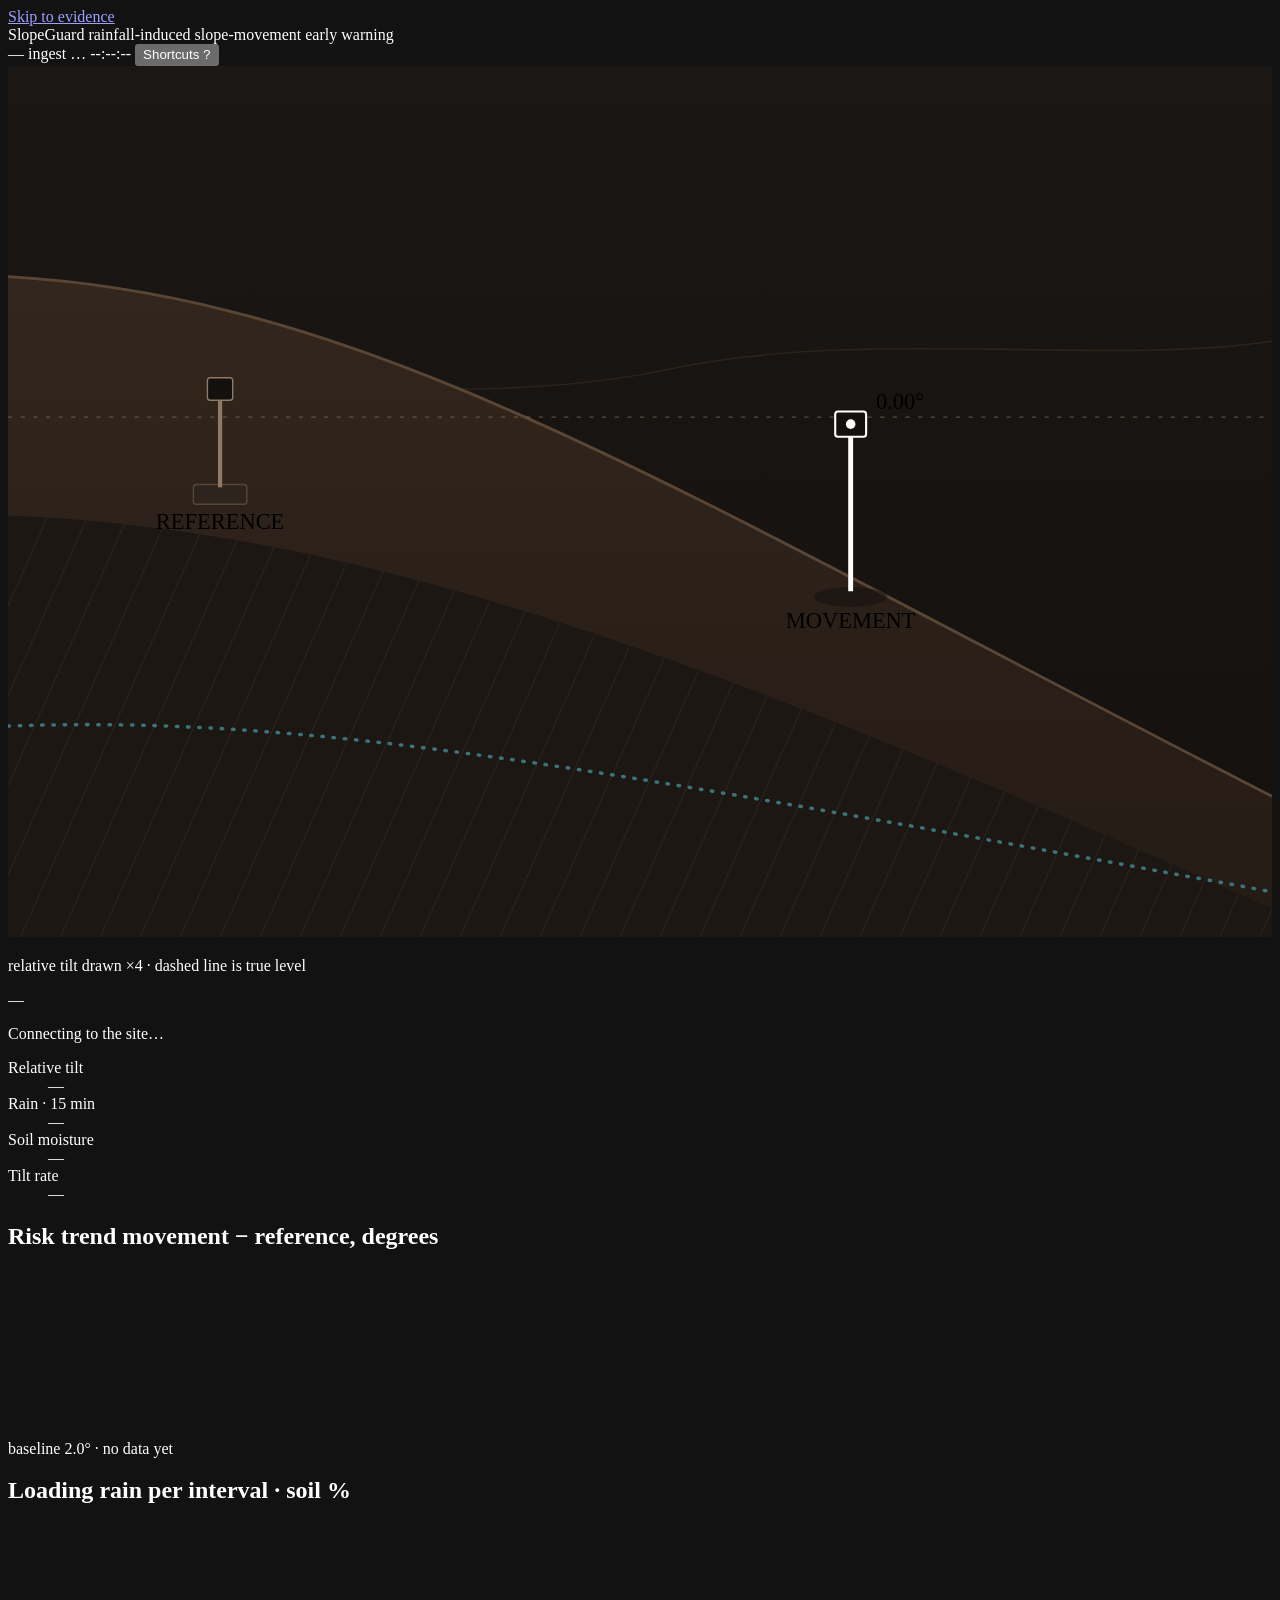
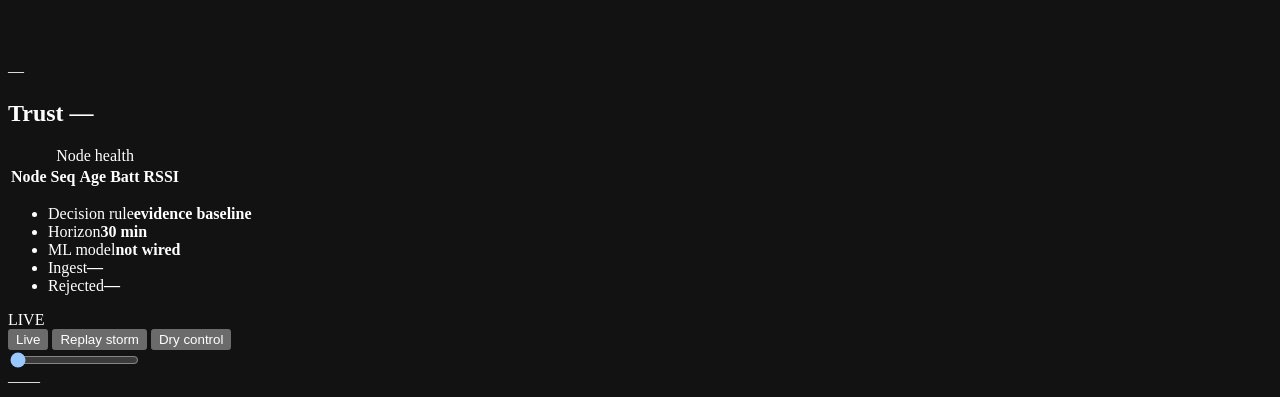
==== web/index.html @ d6b8331f "[init] First Upload" ====
<!doctype html>
<html lang="en">
<head>
<meta charset="utf-8">
<meta name="viewport" content="width=device-width, initial-scale=1">
<meta name="color-scheme" content="dark">
<title>SlopeGuard — slope movement watch</title>
<link rel="icon" href="/favicon.svg" type="image/svg+xml">
<link rel="stylesheet" href="/style.css">
</head>
<body data-state="LOADING">

<a class="skip" href="#evidence">Skip to evidence</a>

<header class="bar">
  <div class="brand">
    <span class="brand-mark">SlopeGuard</span>
    <span class="brand-sub">rainfall-induced slope-movement early warning</span>
  </div>
  <div class="bar-meta">
    <span id="site" class="chip mono">—</span>
    <span class="ingest"><i id="ingest-dot" class="dot" aria-hidden="true"></i><span id="ingest-text">ingest …</span></span>
    <time id="clock" class="mono">--:--:--</time>
    <button id="help-btn" class="ghost" aria-haspopup="dialog">Shortcuts <kbd>?</kbd></button>
  </div>
</header>

<main class="shell">

  <section class="scene" aria-labelledby="state-word">
    <svg id="slope" viewBox="0 0 900 620" preserveAspectRatio="xMidYMid slice" role="img" aria-labelledby="slope-title slope-desc">
      <title id="slope-title">Site cross-section</title>
      <desc id="slope-desc">A soil slope over bedrock. The movement node stands in the soil, the reference node on bedrock. Both masts tilt with their measured angle; rain and the water table follow the telemetry.</desc>
      <defs>
        <linearGradient id="sky" x1="0" y1="0" x2="0" y2="1">
          <stop offset="0" stop-color="#1b1714"/>
          <stop offset="1" stop-color="#13100e"/>
        </linearGradient>
        <linearGradient id="soil" x1="0" y1="0" x2="0" y2="1">
          <stop offset="0" stop-color="#33261c"/>
          <stop offset="1" stop-color="#241b15"/>
        </linearGradient>
        <pattern id="rock" width="26" height="26" patternUnits="userSpaceOnUse" patternTransform="rotate(24)">
          <line x1="0" y1="0" x2="0" y2="26" stroke="#3b2f26" stroke-width="1"/>
        </pattern>
        <radialGradient id="glow" cx="0.5" cy="0.5" r="0.5">
          <stop offset="0" stop-color="currentColor" stop-opacity="0.55"/>
          <stop offset="1" stop-color="currentColor" stop-opacity="0"/>
        </radialGradient>
      </defs>

      <rect width="900" height="620" fill="url(#sky)"/>

      <!-- distant ridge: terrain depth, not content -->
      <path d="M0 252 C 180 214 330 246 470 216 C 610 186 780 214 900 196 L900 260 L0 300 Z" fill="#191511" opacity="0.9"/>
      <path d="M0 252 C 180 214 330 246 470 216 C 610 186 780 214 900 196" fill="none" stroke="#2d241c" stroke-width="1"/>

      <!-- slope body -->
      <path d="M0 150 C 260 165 470 300 900 520 L900 620 L0 620 Z" fill="url(#soil)"/>
      <path d="M0 320 C 260 330 520 430 900 600 L900 620 L0 620 Z" fill="#1c1713"/>
      <path d="M0 320 C 260 330 520 430 900 600 L900 620 L0 620 Z" fill="url(#rock)" opacity="0.7"/>
      <path d="M0 150 C 260 165 470 300 900 520" fill="none" stroke="#5a4635" stroke-width="2"/>

      <!-- water table -->
      <path id="water" d="M0 470 C 220 462 420 500 900 588" fill="none" stroke="#3f7e86" stroke-width="2.5" stroke-dasharray="1 7" stroke-linecap="round" opacity="0.9"/>

      <!-- rain -->
      <g id="rain" class="rain" aria-hidden="true"></g>

      <!-- true level through the sensor heads -->
      <line class="level" x1="0" y1="250" x2="900" y2="250" stroke="#8d7a67" stroke-width="1" stroke-dasharray="3 6" opacity="0.55"/>

      <!-- reference node on bedrock -->
      <g id="mast-ref">
        <rect x="132" y="298" width="38" height="14" rx="2" fill="#2c241d" stroke="#5a4635"/>
        <g class="mast" id="ref-mast">
          <line x1="151" y1="300" x2="151" y2="236" stroke="#8d7a67" stroke-width="3"/>
          <rect x="142" y="222" width="18" height="16" rx="2" fill="#13100e" stroke="#8d7a67"/>
        </g>
        <text x="151" y="330" class="svg-label" text-anchor="middle">REFERENCE</text>
      </g>

      <!-- movement node in the soil -->
      <g id="mast-move">
        <ellipse cx="600" cy="378" rx="26" ry="7" fill="#13100e" opacity="0.55"/>
        <g class="mast" id="move-mast">
          <line x1="600" y1="374" x2="600" y2="262" stroke="currentColor" stroke-width="3.5"/>
          <rect x="589" y="246" width="22" height="18" rx="2" fill="#13100e" stroke="currentColor" stroke-width="1.5"/>
          <circle id="move-led" cx="600" cy="255" r="3.4" fill="currentColor"/>
          <circle id="move-glow" cx="600" cy="255" r="16" fill="url(#glow)" opacity="0.0"/>
        </g>
        <path id="angle-arc" d="" fill="none" stroke="#8d7a67" stroke-width="1" opacity="0.6"/>
        <text x="618" y="244" class="svg-label mono" id="move-angle">0.00°</text>
        <text x="600" y="400" class="svg-label" text-anchor="middle">MOVEMENT</text>
      </g>

      <!-- displacement hint -->
      <g id="ghost" opacity="0">
        <path d="M600 262 C 660 262 700 300 720 340" fill="none" stroke="currentColor" stroke-width="1" stroke-dasharray="2 5"/>
      </g>

    </svg>

    <p class="scene-note">relative tilt drawn ×4 · dashed line is true level</p>
    <p id="stale" class="stale" role="status" hidden></p>

    <div class="verdict">
      <p id="state-word" class="state">—</p>
      <p id="sentence" class="sentence" aria-live="polite">Connecting to the site…</p>
      <ul id="reasons" class="reasons" aria-label="Reason codes"></ul>
    </div>

    <dl class="gauges">
      <div><dt>Relative tilt</dt><dd id="g-rel" class="mono">—</dd></div>
      <div><dt>Rain · 15 min</dt><dd id="g-rain" class="mono">—</dd></div>
      <div><dt>Soil moisture</dt><dd id="g-soil" class="mono">—</dd></div>
      <div><dt>Tilt rate</dt><dd id="g-rate" class="mono">—</dd></div>
    </dl>
  </section>

  <aside class="rail">
    <section class="block" id="evidence" tabindex="-1">
      <h2>Risk trend <span class="hsub">movement − reference, degrees</span></h2>
      <canvas id="chart-tilt" height="150" aria-label="Relative tilt over time with the 2 degree baseline"></canvas>
      <p class="chart-note" id="tilt-note">baseline 2.0° · no data yet</p>
    </section>

    <section class="block">
      <h2>Loading <span class="hsub">rain per interval · soil %</span></h2>
      <canvas id="chart-load" height="118" aria-label="Rainfall bars and soil moisture over time"></canvas>
      <p class="chart-note" id="load-note">—</p>
    </section>

    <section class="block trust">
      <h2>Trust <span class="hsub" id="quality">—</span></h2>
      <table class="nodes">
        <caption class="sr-only">Node health</caption>
        <thead>
          <tr><th scope="col">Node</th><th scope="col">Seq</th><th scope="col">Age</th><th scope="col">Batt</th><th scope="col">RSSI</th></tr>
        </thead>
        <tbody id="nodes"></tbody>
      </table>
      <ul class="facts">
        <li><span>Decision rule</span><b id="fact-rule">evidence baseline</b></li>
        <li><span>Horizon</span><b>30 min</b></li>
        <li><span>ML model</span><b id="fact-model">not wired</b></li>
        <li><span>Ingest</span><b id="fact-ingest">—</b></li>
        <li><span>Rejected</span><b id="fact-rejects">—</b></li>
      </ul>
    </section>
    <p id="source-note" class="source-note" hidden></p>
  </aside>

  <footer class="strip">
    <div class="strip-head">
      <span class="strip-label mono" id="cursor-label">LIVE</span>
      <div class="strip-actions">
        <button id="live-btn" class="ghost" type="button">Live</button>
        <button id="storm-btn" class="primary" type="button">Replay storm</button>
        <button id="dry-btn" class="ghost" type="button">Dry control</button>
      </div>
    </div>
    <div class="scrub-wrap">
      <input id="scrub" type="range" min="0" max="0" value="0" step="1" aria-label="Time cursor, drag to inspect a moment">
      <div class="marks" aria-hidden="true">
        <i id="mark-rain" class="mark mark-rain" hidden></i>
        <i id="mark-tilt" class="mark mark-tilt" hidden></i>
      </div>
    </div>
    <div class="strip-scale mono"><span id="t-start">—</span><span id="t-end">—</span></div>
  </footer>
</main>

<div id="toast" class="toast" role="status" aria-live="polite"></div>

<dialog id="help" class="help">
  <h2>Controls</h2>
  <dl>
    <div><dt><kbd>R</kbd></dt><dd>Replay the synthetic storm through the live receiver (needs a clean database to change anything)</dd></div>
    <div><dt><kbd>D</kbd></dt><dd>Replay the calm control fixture recorded 25 minutes after the storm</dd></div>
    <div><dt><kbd>L</kbd></dt><dd>Return the cursor to live</dd></div>
    <div><dt><kbd>←</kbd> <kbd>→</kbd></dt><dd>Step through the recording</dd></div>
    <div><dt><kbd>?</kbd></dt><dd>Open or close this panel</dd></div>
  </dl>
  <p class="help-note">The verdict is an evidence baseline, not a trained model score. Synthetic fixtures are labelled; do not cite them as field results.</p>
  <button id="help-close" class="ghost" type="button">Close</button>
</dialog>

<noscript><p class="noscript">This dashboard needs JavaScript. The API is still readable at <code>/api/data</code>.</p></noscript>
<script src="/app.js" type="module"></script>
</body>
</html>
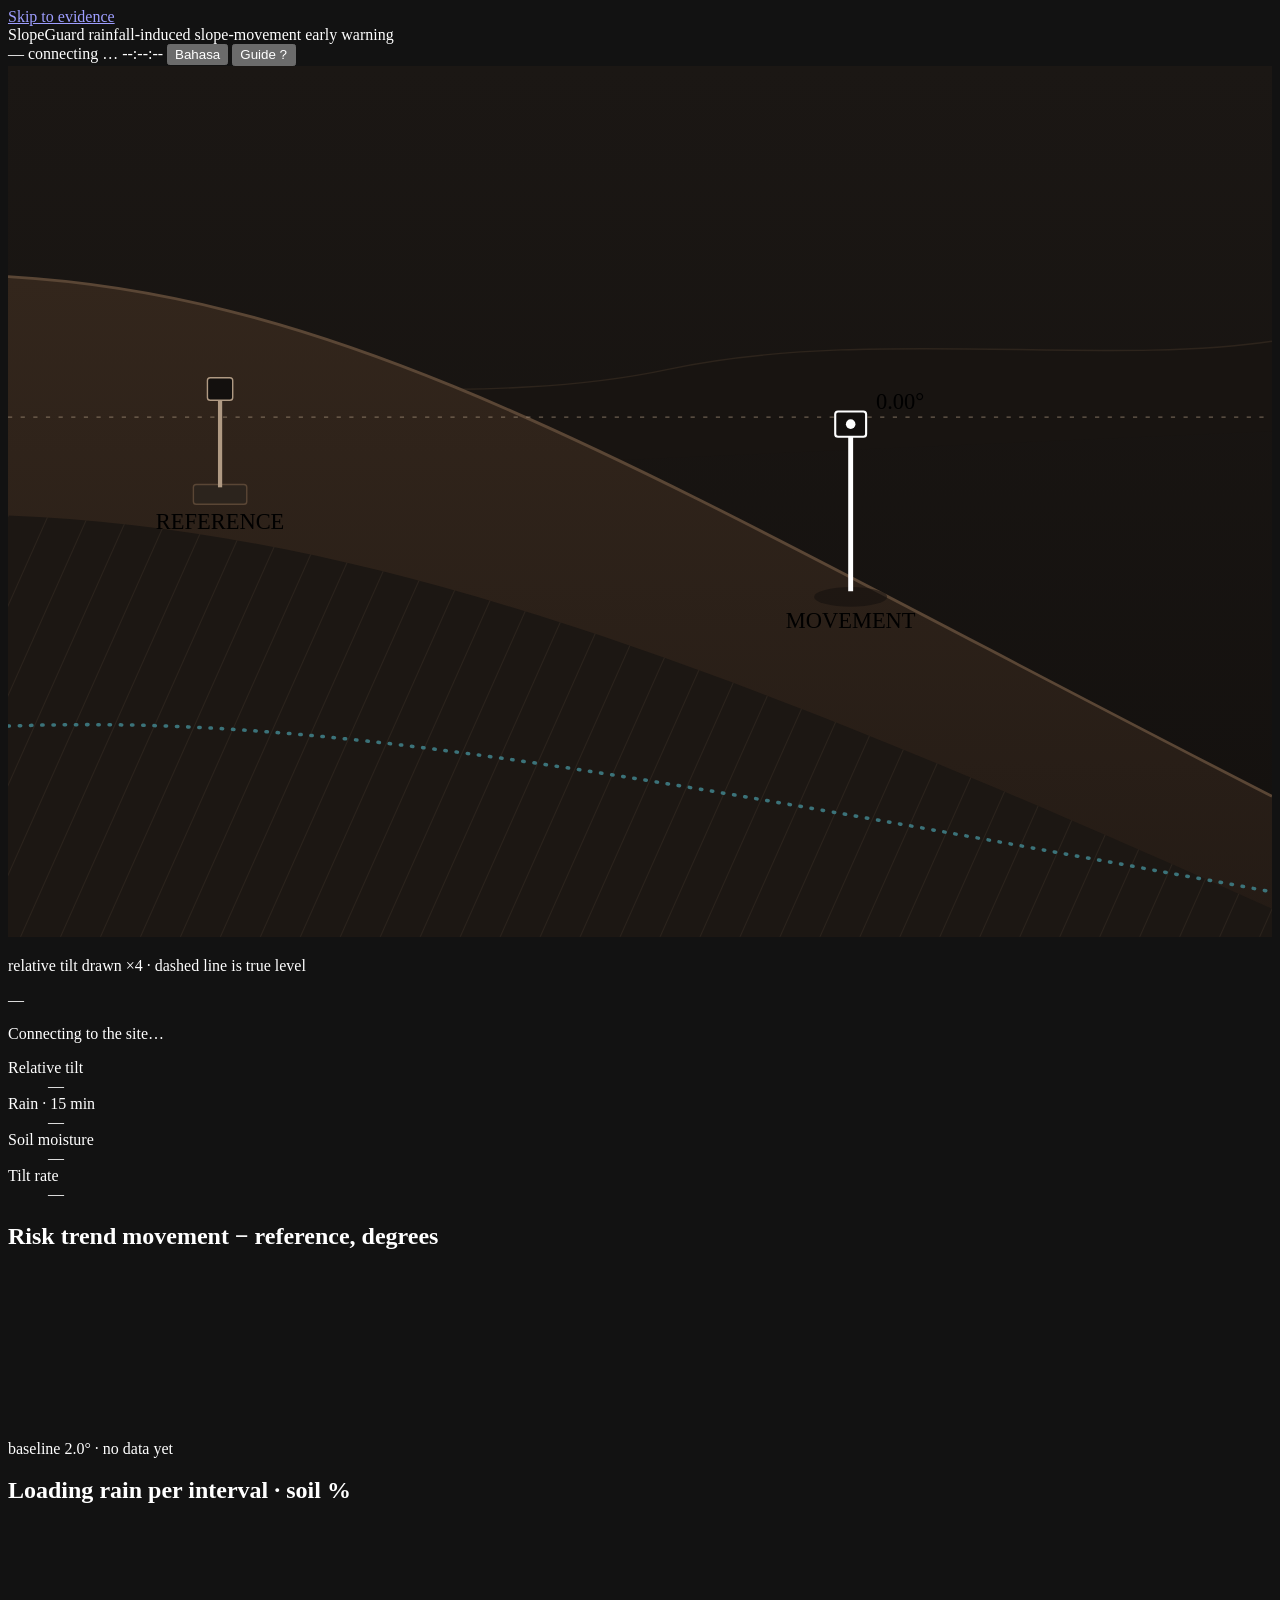
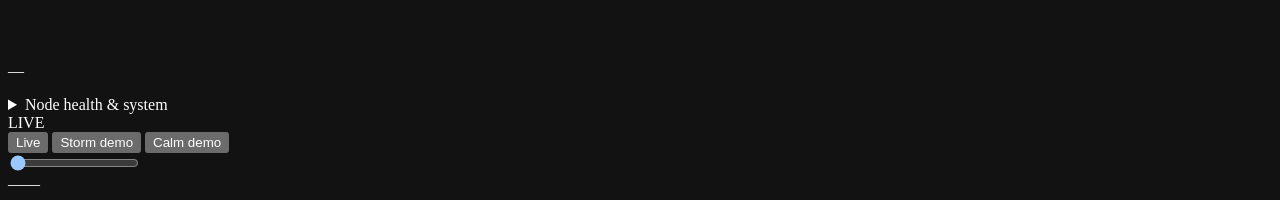
==== commit 12200b05: "feat(fullstack) Create a base website + backend" ====
--- a/web/index.html
+++ b/web/index.html
@@ -10,18 +10,19 @@
 </head>
 <body data-state="LOADING">
 
-<a class="skip" href="#evidence">Skip to evidence</a>
+<a class="skip" href="#evidence" data-i18n="skip">Skip to evidence</a>
 
 <header class="bar">
   <div class="brand">
     <span class="brand-mark">SlopeGuard</span>
-    <span class="brand-sub">rainfall-induced slope-movement early warning</span>
+    <span class="brand-sub" data-i18n="brand.sub">rainfall-induced slope-movement early warning</span>
   </div>
   <div class="bar-meta">
     <span id="site" class="chip mono">—</span>
-    <span class="ingest"><i id="ingest-dot" class="dot" aria-hidden="true"></i><span id="ingest-text">ingest …</span></span>
+    <span class="ingest" id="ingest"><i id="ingest-dot" class="dot" aria-hidden="true"></i><span id="ingest-text" data-i18n="ingest.wait">connecting …</span></span>
     <time id="clock" class="mono">--:--:--</time>
-    <button id="help-btn" class="ghost" aria-haspopup="dialog">Shortcuts <kbd>?</kbd></button>
+    <button id="lang-btn" class="ghost" type="button" title="Switch to Bahasa Indonesia">Bahasa</button>
+    <button id="help-btn" class="ghost" aria-haspopup="dialog" data-i18n-title="help.open.title"><span data-i18n="help.shortcuts">Guide</span> <kbd>?</kbd></button>
   </div>
 </header>
 
@@ -29,8 +30,8 @@
 
   <section class="scene" aria-labelledby="state-word">
     <svg id="slope" viewBox="0 0 900 620" preserveAspectRatio="xMidYMid slice" role="img" aria-labelledby="slope-title slope-desc">
-      <title id="slope-title">Site cross-section</title>
-      <desc id="slope-desc">A soil slope over bedrock. The movement node stands in the soil, the reference node on bedrock. Both masts tilt with their measured angle; rain and the water table follow the telemetry.</desc>
+      <title id="slope-title" data-i18n="svg.title">Site cross-section</title>
+      <desc id="slope-desc" data-i18n="svg.desc">A soil slope over bedrock. The movement node stands in the soil, the reference node on bedrock. Both masts tilt with their measured angle; rain and the water table follow the telemetry.</desc>
       <defs>
         <linearGradient id="sky" x1="0" y1="0" x2="0" y2="1">
           <stop offset="0" stop-color="#1b1714"/>
@@ -68,16 +69,16 @@
       <g id="rain" class="rain" aria-hidden="true"></g>
 
       <!-- true level through the sensor heads -->
-      <line class="level" x1="0" y1="250" x2="900" y2="250" stroke="#8d7a67" stroke-width="1" stroke-dasharray="3 6" opacity="0.55"/>
+      <line class="level" x1="0" y1="250" x2="900" y2="250" stroke="#b09a83" stroke-width="1" stroke-dasharray="3 6" opacity="0.55"/>
 
       <!-- reference node on bedrock -->
       <g id="mast-ref">
         <rect x="132" y="298" width="38" height="14" rx="2" fill="#2c241d" stroke="#5a4635"/>
         <g class="mast" id="ref-mast">
-          <line x1="151" y1="300" x2="151" y2="236" stroke="#8d7a67" stroke-width="3"/>
-          <rect x="142" y="222" width="18" height="16" rx="2" fill="#13100e" stroke="#8d7a67"/>
+          <line x1="151" y1="300" x2="151" y2="236" stroke="#b09a83" stroke-width="3"/>
+          <rect x="142" y="222" width="18" height="16" rx="2" fill="#13100e" stroke="#b09a83"/>
         </g>
-        <text x="151" y="330" class="svg-label" text-anchor="middle">REFERENCE</text>
+        <text x="151" y="330" class="svg-label" text-anchor="middle" data-i18n="svg.reference">REFERENCE</text>
       </g>
 
       <!-- movement node in the soil -->
@@ -89,9 +90,9 @@
           <circle id="move-led" cx="600" cy="255" r="3.4" fill="currentColor"/>
           <circle id="move-glow" cx="600" cy="255" r="16" fill="url(#glow)" opacity="0.0"/>
         </g>
-        <path id="angle-arc" d="" fill="none" stroke="#8d7a67" stroke-width="1" opacity="0.6"/>
+        <path id="angle-arc" d="" fill="none" stroke="#b09a83" stroke-width="1" opacity="0.6"/>
         <text x="618" y="244" class="svg-label mono" id="move-angle">0.00°</text>
-        <text x="600" y="400" class="svg-label" text-anchor="middle">MOVEMENT</text>
+        <text x="600" y="400" class="svg-label" text-anchor="middle" data-i18n="svg.movement">MOVEMENT</text>
       </g>
 
       <!-- displacement hint -->
@@ -101,53 +102,53 @@
 
     </svg>
 
-    <p class="scene-note">relative tilt drawn ×4 · dashed line is true level</p>
+    <p class="scene-note" data-i18n="scene.note">relative tilt drawn ×4 · dashed line is true level</p>
     <p id="stale" class="stale" role="status" hidden></p>
 
     <div class="verdict">
       <p id="state-word" class="state">—</p>
-      <p id="sentence" class="sentence" aria-live="polite">Connecting to the site…</p>
-      <ul id="reasons" class="reasons" aria-label="Reason codes"></ul>
+      <p id="sentence" class="sentence" aria-live="polite" data-i18n="verdict.loading">Connecting to the site…</p>
+      <ul id="reasons" class="reasons" aria-label="Reason codes" data-i18n-aria="reasons.aria" hidden></ul>
     </div>
 
     <dl class="gauges">
-      <div><dt>Relative tilt</dt><dd id="g-rel" class="mono">—</dd></div>
-      <div><dt>Rain · 15 min</dt><dd id="g-rain" class="mono">—</dd></div>
-      <div><dt>Soil moisture</dt><dd id="g-soil" class="mono">—</dd></div>
-      <div><dt>Tilt rate</dt><dd id="g-rate" class="mono">—</dd></div>
+      <div><dt data-i18n="gauges.rel">Relative tilt</dt><dd id="g-rel" class="mono">—</dd></div>
+      <div><dt data-i18n="gauges.rain">Rain · 15 min</dt><dd id="g-rain" class="mono">—</dd></div>
+      <div><dt data-i18n="gauges.soil">Soil moisture</dt><dd id="g-soil" class="mono">—</dd></div>
+      <div><dt data-i18n="gauges.rate">Tilt rate</dt><dd id="g-rate" class="mono">—</dd></div>
     </dl>
   </section>
 
   <aside class="rail">
     <section class="block" id="evidence" tabindex="-1">
-      <h2>Risk trend <span class="hsub">movement − reference, degrees</span></h2>
-      <canvas id="chart-tilt" height="150" aria-label="Relative tilt over time with the 2 degree baseline"></canvas>
-      <p class="chart-note" id="tilt-note">baseline 2.0° · no data yet</p>
+      <h2><span data-i18n="trend.title">Risk trend</span> <span class="hsub" data-i18n="trend.sub">movement − reference, degrees</span></h2>
+      <canvas id="chart-tilt" height="150" aria-label="Relative tilt over time with the 2 degree baseline" data-i18n-aria="trend.aria"></canvas>
+      <p class="chart-note" id="tilt-note" data-i18n="trend.empty">baseline 2.0° · no data yet</p>
     </section>
 
     <section class="block">
-      <h2>Loading <span class="hsub">rain per interval · soil %</span></h2>
-      <canvas id="chart-load" height="118" aria-label="Rainfall bars and soil moisture over time"></canvas>
+      <h2><span data-i18n="load.title">Loading</span> <span class="hsub" data-i18n="load.sub">rain per interval · soil %</span></h2>
+      <canvas id="chart-load" height="118" aria-label="Rainfall bars and soil moisture over time" data-i18n-aria="load.aria"></canvas>
       <p class="chart-note" id="load-note">—</p>
     </section>
 
-    <section class="block trust">
-      <h2>Trust <span class="hsub" id="quality">—</span></h2>
+    <details class="more">
+      <summary><span data-i18n="more.summary">Node health &amp; system</span><span class="hsub" id="quality"></span></summary>
       <table class="nodes">
-        <caption class="sr-only">Node health</caption>
+        <caption class="sr-only" data-i18n="nodes.caption">Node health</caption>
         <thead>
-          <tr><th scope="col">Node</th><th scope="col">Seq</th><th scope="col">Age</th><th scope="col">Batt</th><th scope="col">RSSI</th></tr>
+          <tr><th scope="col" data-i18n="nodes.node">Node</th><th scope="col" data-i18n="nodes.seq">Seq</th><th scope="col" data-i18n="nodes.age">Age</th><th scope="col" data-i18n="nodes.batt">Batt</th><th scope="col" data-i18n="nodes.rssi">RSSI</th></tr>
         </thead>
         <tbody id="nodes"></tbody>
       </table>
       <ul class="facts">
-        <li><span>Decision rule</span><b id="fact-rule">evidence baseline</b></li>
-        <li><span>Horizon</span><b>30 min</b></li>
-        <li><span>ML model</span><b id="fact-model">not wired</b></li>
-        <li><span>Ingest</span><b id="fact-ingest">—</b></li>
-        <li><span>Rejected</span><b id="fact-rejects">—</b></li>
+        <li><span data-i18n="facts.rule">Decision rule</span><b id="fact-rule">evidence baseline</b></li>
+        <li><span data-i18n="facts.horizon">Horizon</span><b data-i18n="facts.horizon.value">30 min</b></li>
+        <li><span data-i18n="facts.model">ML model</span><b id="fact-model">not wired</b></li>
+        <li><span data-i18n="facts.ingest">Connection</span><b id="fact-ingest">—</b></li>
+        <li><span data-i18n="facts.rejects">Rejected</span><b id="fact-rejects">—</b></li>
       </ul>
-    </section>
+    </details>
     <p id="source-note" class="source-note" hidden></p>
   </aside>
 
@@ -155,13 +156,13 @@
     <div class="strip-head">
       <span class="strip-label mono" id="cursor-label">LIVE</span>
       <div class="strip-actions">
-        <button id="live-btn" class="ghost" type="button">Live</button>
-        <button id="storm-btn" class="primary" type="button">Replay storm</button>
-        <button id="dry-btn" class="ghost" type="button">Dry control</button>
+        <button id="live-btn" class="ghost" type="button" data-i18n="strip.live">Live</button>
+        <button id="storm-btn" class="ghost" type="button" data-i18n="strip.storm" data-i18n-title="strip.storm.title">Storm demo</button>
+        <button id="dry-btn" class="ghost" type="button" data-i18n="strip.dry" data-i18n-title="strip.dry.title">Calm demo</button>
       </div>
     </div>
     <div class="scrub-wrap">
-      <input id="scrub" type="range" min="0" max="0" value="0" step="1" aria-label="Time cursor, drag to inspect a moment">
+      <input id="scrub" type="range" min="0" max="0" value="0" step="1" aria-label="Time cursor, drag to inspect a moment" data-i18n-aria="scrub.aria">
       <div class="marks" aria-hidden="true">
         <i id="mark-rain" class="mark mark-rain" hidden></i>
         <i id="mark-tilt" class="mark mark-tilt" hidden></i>
@@ -173,20 +174,57 @@
 
 <div id="toast" class="toast" role="status" aria-live="polite"></div>
 
+<dialog id="lang-pick" class="help lang-pick">
+  <h2>Choose language</h2>
+  <p class="lang-sub" lang="id">Pilih bahasa</p>
+  <div class="lang-buttons">
+    <button type="button" class="ghost" data-lang="id" lang="id">Bahasa Indonesia</button>
+    <button type="button" class="ghost" data-lang="en" lang="en">English</button>
+  </div>
+  <p class="lang-note" id="lang-tour-note" hidden>A short tour follows · Tur singkat menyusul</p>
+</dialog>
+
 <dialog id="help" class="help">
-  <h2>Controls</h2>
-  <dl>
-    <div><dt><kbd>R</kbd></dt><dd>Replay the synthetic storm through the live receiver (needs a clean database to change anything)</dd></div>
-    <div><dt><kbd>D</kbd></dt><dd>Replay the calm control fixture recorded 25 minutes after the storm</dd></div>
-    <div><dt><kbd>L</kbd></dt><dd>Return the cursor to live</dd></div>
-    <div><dt><kbd>←</kbd> <kbd>→</kbd></dt><dd>Step through the recording</dd></div>
-    <div><dt><kbd>?</kbd></dt><dd>Open or close this panel</dd></div>
-  </dl>
-  <p class="help-note">The verdict is an evidence baseline, not a trained model score. Synthetic fixtures are labelled; do not cite them as field results.</p>
-  <button id="help-close" class="ghost" type="button">Close</button>
+  <h2 data-i18n="help.title">Guide</h2>
+  <p class="help-intro" data-i18n="help.intro">SlopeGuard watches a hillside and tells you, in plain words, whether the slope is stable or starting to move.</p>
+  <ul class="legend">
+    <li><i class="s-stable" aria-hidden="true"></i><b data-i18n="state.STABLE">STABLE</b><span data-i18n="help.legend.stable">no concerning movement</span></li>
+    <li><i class="s-watch" aria-hidden="true"></i><b data-i18n="state.WATCH">WATCH</b><span data-i18n="help.legend.watch">rain or soil is loading the slope</span></li>
+    <li><i class="s-risk" aria-hidden="true"></i><b data-i18n="state.MOVEMENT_RISK">MOVEMENT RISK</b><span data-i18n="help.legend.risk">slope is tilting and rising</span></li>
+    <li><i class="s-unknown" aria-hidden="true"></i><b data-i18n="state.UNKNOWN">UNVERIFIED</b><span data-i18n="help.legend.unknown">data is missing or stale</span></li>
+  </ul>
+  <button id="tour-btn" class="primary" type="button" data-i18n="help.tour">Show me around</button>
+  <details class="help-keys">
+    <summary data-i18n="help.keys">Keyboard shortcuts</summary>
+    <dl>
+      <div><dt><kbd>R</kbd></dt><dd data-i18n="help.r">Play the storm demo to see how the dashboard reacts to heavy rain.</dd></div>
+      <div><dt><kbd>D</kbd></dt><dd data-i18n="help.d">Play the calm demo to see a normal day.</dd></div>
+      <div><dt><kbd>L</kbd></dt><dd data-i18n="help.l">Return the cursor to live</dd></div>
+      <div><dt><kbd>←</kbd> <kbd>→</kbd></dt><dd data-i18n="help.arrows">Step through the recording</dd></div>
+      <div><dt><kbd>?</kbd></dt><dd data-i18n="help.q">Open or close this panel</dd></div>
+    </dl>
+  </details>
+  <p class="help-note" data-i18n="help.note">This verdict comes from a simple rule, not a trained AI model. Demo recordings are not field results.</p>
+  <button id="help-close" class="ghost" type="button" data-i18n="help.close">Close</button>
 </dialog>
 
-<noscript><p class="noscript">This dashboard needs JavaScript. The API is still readable at <code>/api/data</code>.</p></noscript>
+<div id="tour" class="tour" hidden>
+  <div id="tour-spot" class="tour-spot" aria-hidden="true"></div>
+  <div id="tour-panel" class="tour-panel" role="dialog" aria-modal="true" aria-labelledby="tour-title" aria-describedby="tour-body">
+    <p class="tour-count mono" id="tour-count"></p>
+    <h2 id="tour-title"></h2>
+    <p class="tour-body" id="tour-body"></p>
+    <div class="tour-actions">
+      <button id="tour-skip" class="ghost" type="button">Skip tour</button>
+      <span class="tour-nav">
+        <button id="tour-prev" class="ghost" type="button">Back</button>
+        <button id="tour-next" class="primary" type="button">Next</button>
+      </span>
+    </div>
+  </div>
+</div>
+
+<noscript><p class="noscript"><span data-i18n="noscript">This dashboard needs JavaScript. The API is still readable at</span> <code>/api/data</code>.</p></noscript>
 <script src="/app.js" type="module"></script>
 </body>
 </html>
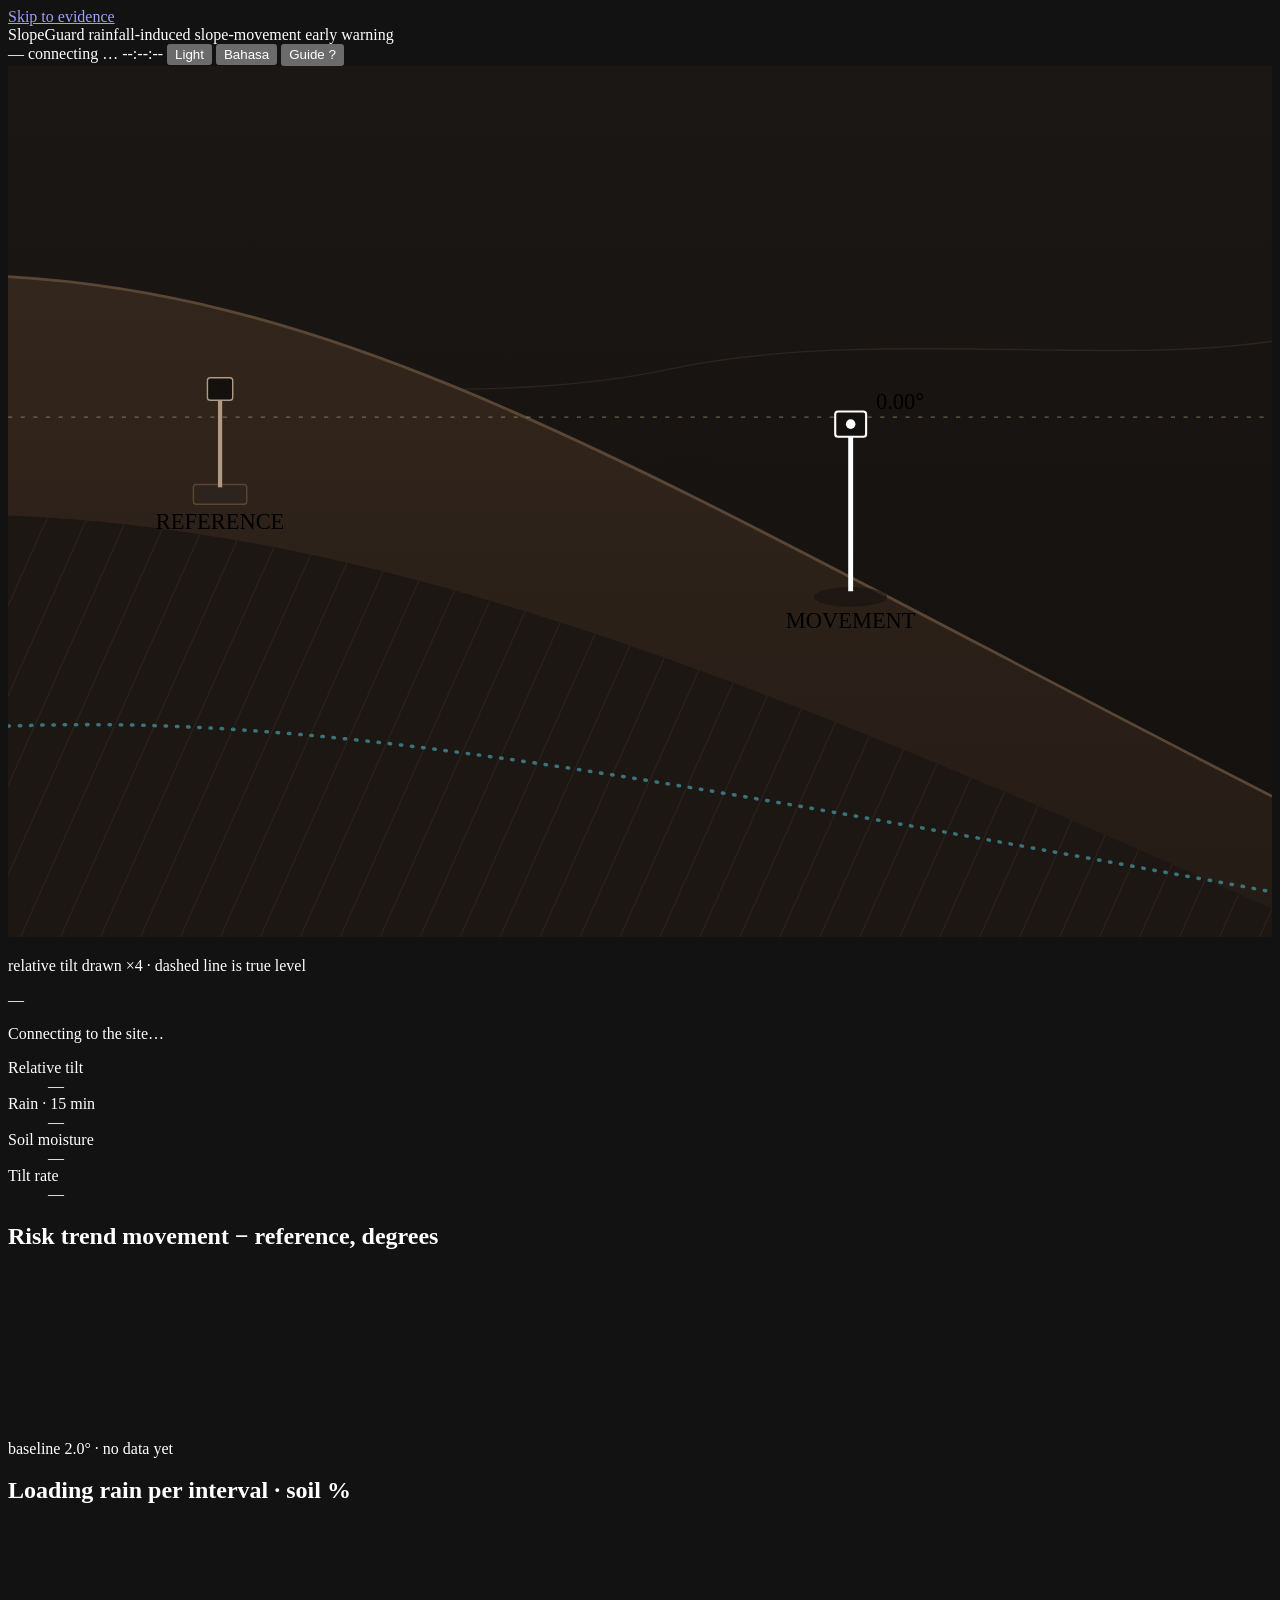
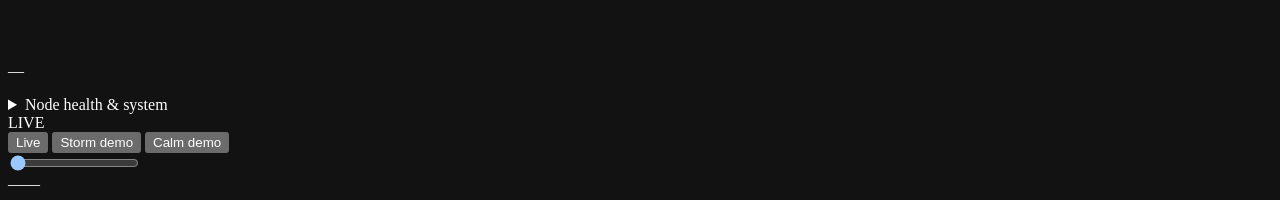
==== commit 5028ab25: "feat(web): add light/dark theme with themed scene and charts" ====
--- a/web/index.html
+++ b/web/index.html
@@ -4,6 +4,7 @@
 <meta charset="utf-8">
 <meta name="viewport" content="width=device-width, initial-scale=1">
 <meta name="color-scheme" content="dark">
+<script src="/theme.js"></script>
 <title>SlopeGuard — slope movement watch</title>
 <link rel="icon" href="/favicon.svg" type="image/svg+xml">
 <link rel="stylesheet" href="/style.css">
@@ -21,6 +22,7 @@
     <span id="site" class="chip mono">—</span>
     <span class="ingest" id="ingest"><i id="ingest-dot" class="dot" aria-hidden="true"></i><span id="ingest-text" data-i18n="ingest.wait">connecting …</span></span>
     <time id="clock" class="mono">--:--:--</time>
+    <button id="theme-btn" class="ghost" type="button">Light</button>
     <button id="lang-btn" class="ghost" type="button" title="Switch to Bahasa Indonesia">Bahasa</button>
     <button id="help-btn" class="ghost" aria-haspopup="dialog" data-i18n-title="help.open.title"><span data-i18n="help.shortcuts">Guide</span> <kbd>?</kbd></button>
   </div>
@@ -53,17 +55,17 @@
       <rect width="900" height="620" fill="url(#sky)"/>
 
       <!-- distant ridge: terrain depth, not content -->
-      <path d="M0 252 C 180 214 330 246 470 216 C 610 186 780 214 900 196 L900 260 L0 300 Z" fill="#191511" opacity="0.9"/>
-      <path d="M0 252 C 180 214 330 246 470 216 C 610 186 780 214 900 196" fill="none" stroke="#2d241c" stroke-width="1"/>
+      <path class="ridge" d="M0 252 C 180 214 330 246 470 216 C 610 186 780 214 900 196 L900 260 L0 300 Z" fill="#191511" opacity="0.9"/>
+      <path class="ridge-line" d="M0 252 C 180 214 330 246 470 216 C 610 186 780 214 900 196" fill="none" stroke="#2d241c" stroke-width="1"/>
 
       <!-- slope body -->
       <path d="M0 150 C 260 165 470 300 900 520 L900 620 L0 620 Z" fill="url(#soil)"/>
-      <path d="M0 320 C 260 330 520 430 900 600 L900 620 L0 620 Z" fill="#1c1713"/>
+      <path class="bedrock" d="M0 320 C 260 330 520 430 900 600 L900 620 L0 620 Z" fill="#1c1713"/>
       <path d="M0 320 C 260 330 520 430 900 600 L900 620 L0 620 Z" fill="url(#rock)" opacity="0.7"/>
-      <path d="M0 150 C 260 165 470 300 900 520" fill="none" stroke="#5a4635" stroke-width="2"/>
+      <path class="surface" d="M0 150 C 260 165 470 300 900 520" fill="none" stroke="#5a4635" stroke-width="2"/>
 
       <!-- water table -->
-      <path id="water" d="M0 470 C 220 462 420 500 900 588" fill="none" stroke="#3f7e86" stroke-width="2.5" stroke-dasharray="1 7" stroke-linecap="round" opacity="0.9"/>
+      <path id="water" class="water" d="M0 470 C 220 462 420 500 900 588" fill="none" stroke="#3f7e86" stroke-width="2.5" stroke-dasharray="1 7" stroke-linecap="round" opacity="0.9"/>
 
       <!-- rain -->
       <g id="rain" class="rain" aria-hidden="true"></g>
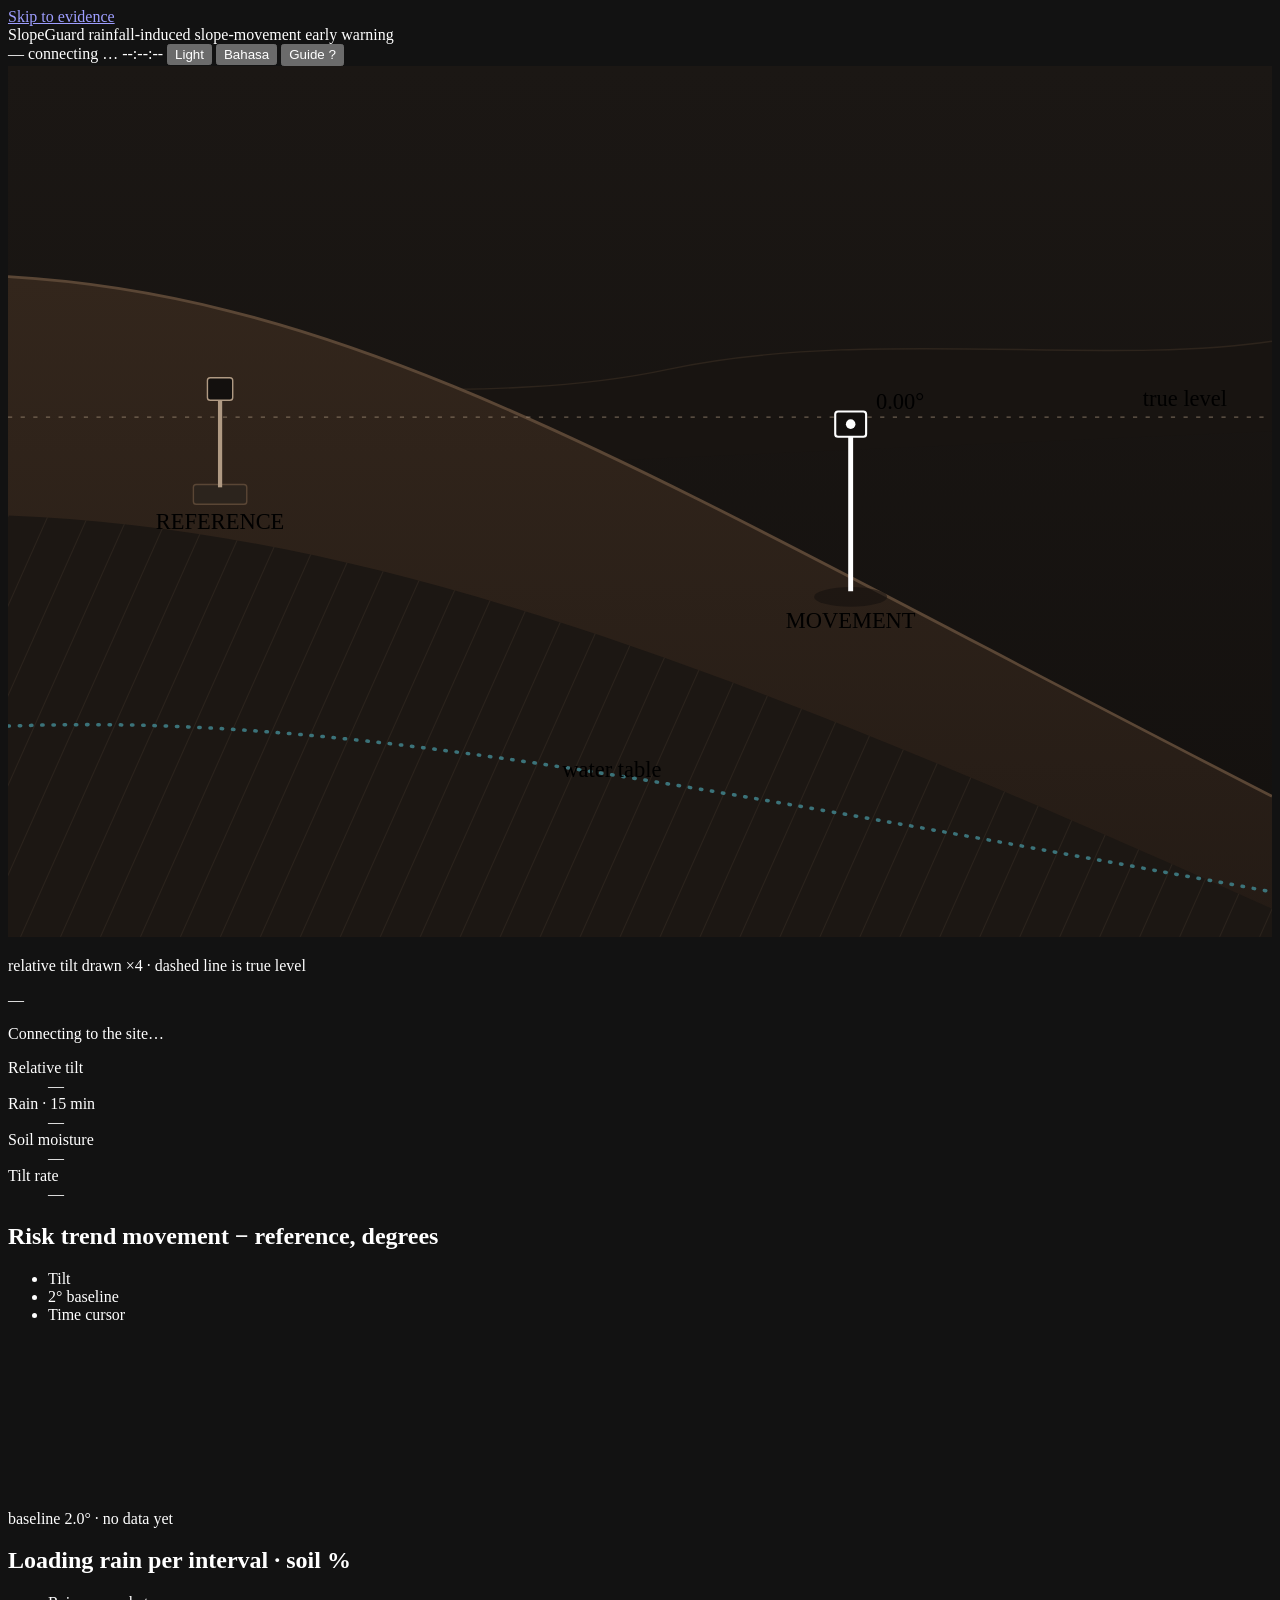
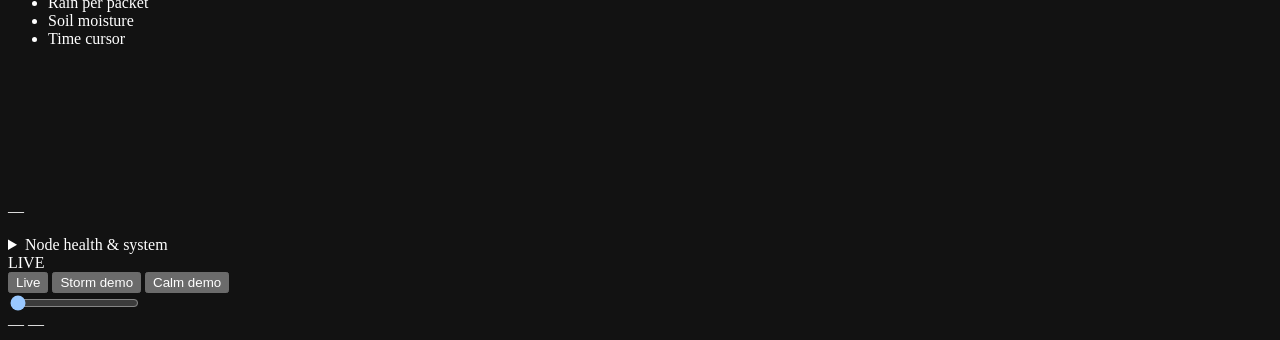
==== commit fb8311dd: "feat(web): label scene lines and chart series so the data is readable" ====
--- a/web/index.html
+++ b/web/index.html
@@ -66,12 +66,14 @@
 
       <!-- water table -->
       <path id="water" class="water" d="M0 470 C 220 462 420 500 900 588" fill="none" stroke="#3f7e86" stroke-width="2.5" stroke-dasharray="1 7" stroke-linecap="round" opacity="0.9"/>
+      <text id="water-label" x="430" y="506" class="svg-label" text-anchor="middle" data-i18n="scene.water">water table</text>
 
       <!-- rain -->
       <g id="rain" class="rain" aria-hidden="true"></g>
 
       <!-- true level through the sensor heads -->
       <line class="level" x1="0" y1="250" x2="900" y2="250" stroke="#b09a83" stroke-width="1" stroke-dasharray="3 6" opacity="0.55"/>
+      <text x="868" y="242" class="svg-label" text-anchor="end" data-i18n="scene.level">true level</text>
 
       <!-- reference node on bedrock -->
       <g id="mast-ref">
@@ -100,6 +102,7 @@
       <!-- displacement hint -->
       <g id="ghost" opacity="0">
         <path d="M600 262 C 660 262 700 300 720 340" fill="none" stroke="currentColor" stroke-width="1" stroke-dasharray="2 5"/>
+        <text x="654" y="332" class="svg-label" data-i18n="scene.travel">possible travel</text>
       </g>
 
     </svg>
@@ -124,12 +127,22 @@
   <aside class="rail">
     <section class="block" id="evidence" tabindex="-1">
       <h2><span data-i18n="trend.title">Risk trend</span> <span class="hsub" data-i18n="trend.sub">movement − reference, degrees</span></h2>
+      <ul class="chart-legend">
+        <li><i class="sw sw-tilt"></i><span data-i18n="legend.tilt">Tilt</span></li>
+        <li><i class="sw sw-threshold"></i><span data-i18n="legend.baseline">2° baseline</span></li>
+        <li><i class="sw sw-cursor"></i><span data-i18n="legend.cursor">Time cursor</span></li>
+      </ul>
       <canvas id="chart-tilt" height="150" aria-label="Relative tilt over time with the 2 degree baseline" data-i18n-aria="trend.aria"></canvas>
       <p class="chart-note" id="tilt-note" data-i18n="trend.empty">baseline 2.0° · no data yet</p>
     </section>
 
     <section class="block">
       <h2><span data-i18n="load.title">Loading</span> <span class="hsub" data-i18n="load.sub">rain per interval · soil %</span></h2>
+      <ul class="chart-legend">
+        <li><i class="sw sw-rain"></i><span data-i18n="legend.rain">Rain per packet</span></li>
+        <li><i class="sw sw-soil"></i><span data-i18n="legend.soil">Soil moisture</span></li>
+        <li><i class="sw sw-cursor"></i><span data-i18n="legend.cursor">Time cursor</span></li>
+      </ul>
       <canvas id="chart-load" height="118" aria-label="Rainfall bars and soil moisture over time" data-i18n-aria="load.aria"></canvas>
       <p class="chart-note" id="load-note">—</p>
     </section>
@@ -170,7 +183,11 @@
         <i id="mark-tilt" class="mark mark-tilt" hidden></i>
       </div>
     </div>
-    <div class="strip-scale mono"><span id="t-start">—</span><span id="t-end">—</span></div>
+    <div class="strip-scale mono">
+      <span id="t-start">—</span>
+      <span id="mark-key" class="strip-keys" hidden><i class="mk mk-rain"></i><span data-i18n="legend.rainOnset">rain onset</span><i class="mk mk-tilt"></i><span data-i18n="legend.tiltCross">2° crossed</span></span>
+      <span id="t-end">—</span>
+    </div>
   </footer>
 </main>
 
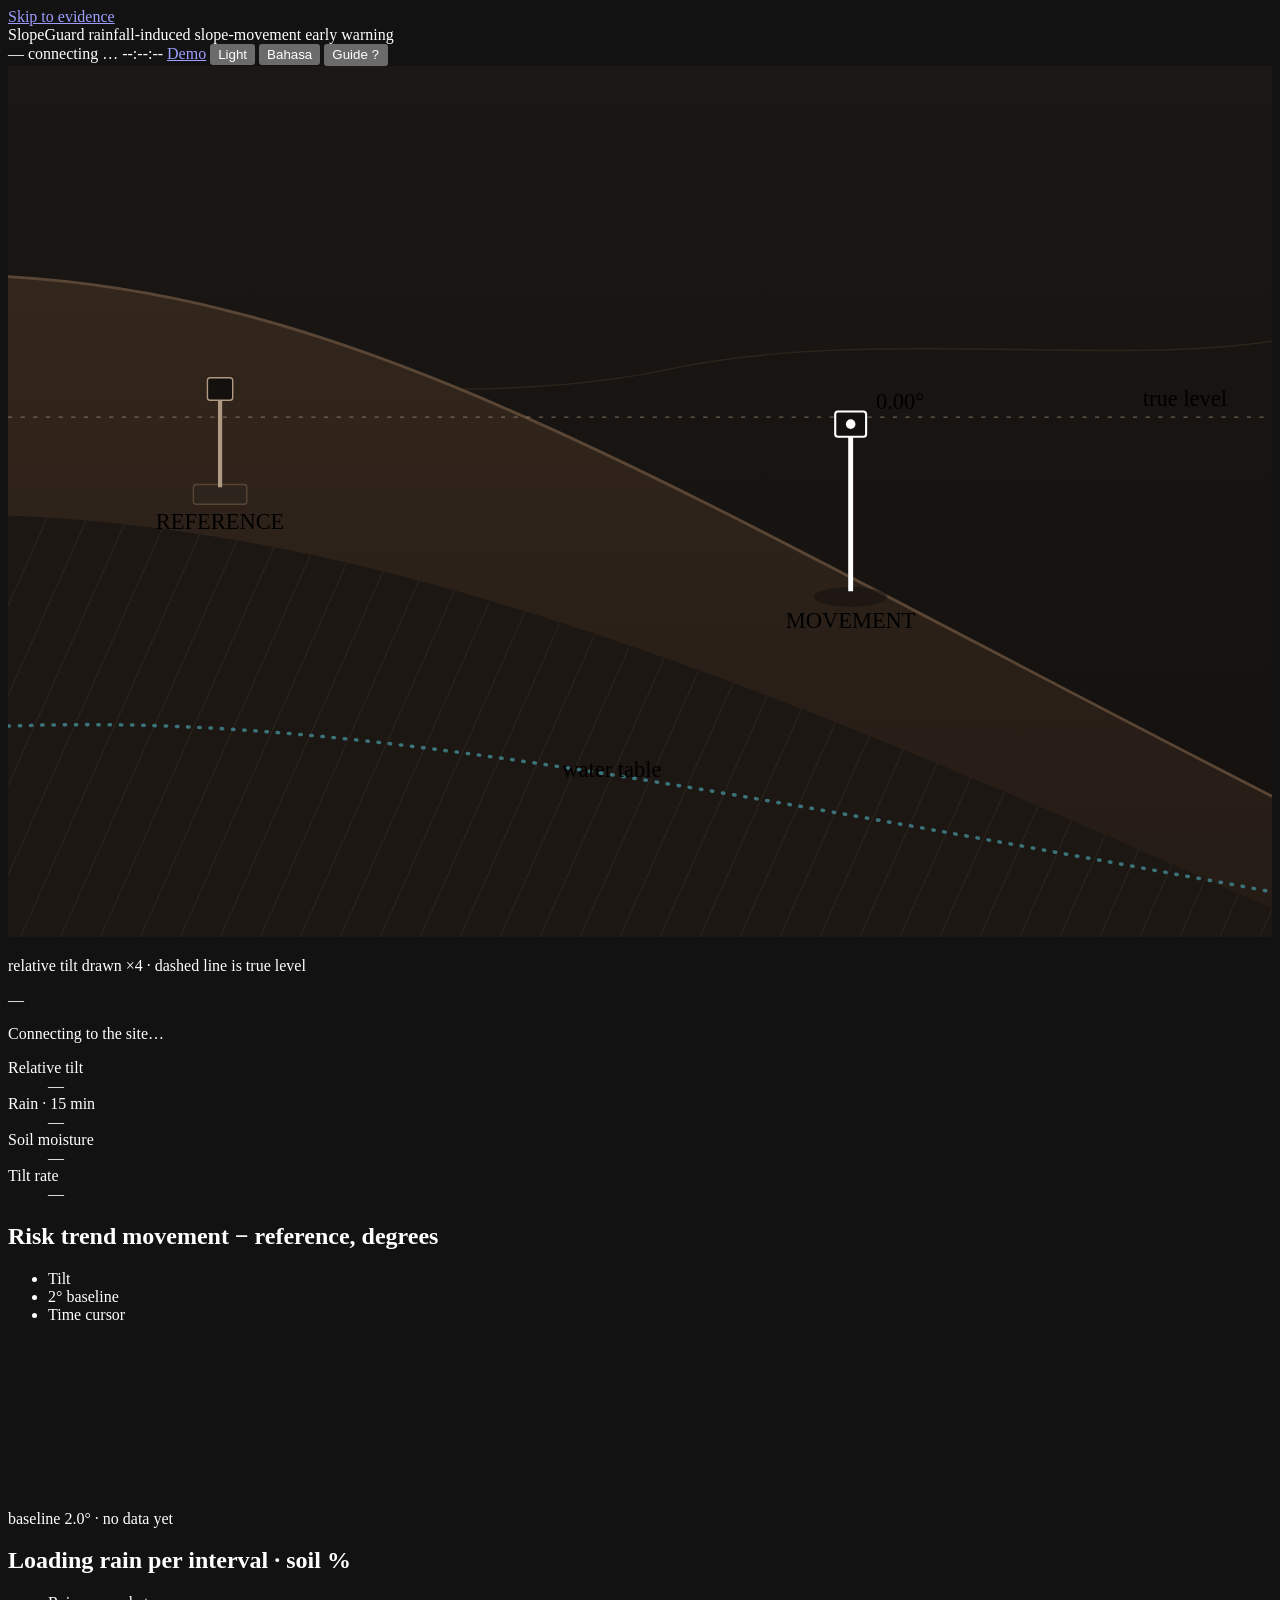
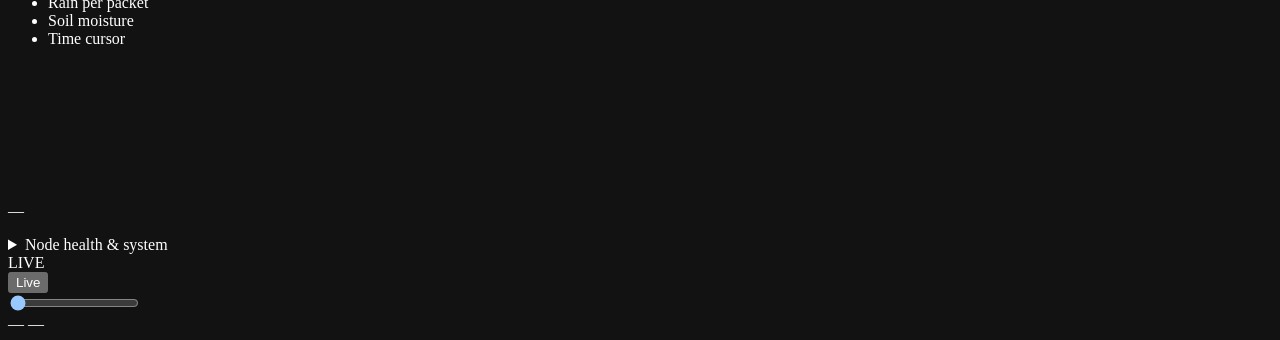
==== commit 54eaf4bb: "feat(web): move demo playback to its own page and drop demo buttons from live" ====
--- a/web/index.html
+++ b/web/index.html
@@ -22,6 +22,7 @@
     <span id="site" class="chip mono">—</span>
     <span class="ingest" id="ingest"><i id="ingest-dot" class="dot" aria-hidden="true"></i><span id="ingest-text" data-i18n="ingest.wait">connecting …</span></span>
     <time id="clock" class="mono">--:--:--</time>
+    <a class="ghost-link" href="/demo.html" data-i18n="nav.demo">Demo</a>
     <button id="theme-btn" class="ghost" type="button">Light</button>
     <button id="lang-btn" class="ghost" type="button" title="Switch to Bahasa Indonesia">Bahasa</button>
     <button id="help-btn" class="ghost" aria-haspopup="dialog" data-i18n-title="help.open.title"><span data-i18n="help.shortcuts">Guide</span> <kbd>?</kbd></button>
@@ -164,7 +165,6 @@
         <li><span data-i18n="facts.rejects">Rejected</span><b id="fact-rejects">—</b></li>
       </ul>
     </details>
-    <p id="source-note" class="source-note" hidden></p>
   </aside>
 
   <footer class="strip">
@@ -172,8 +172,6 @@
       <span class="strip-label mono" id="cursor-label">LIVE</span>
       <div class="strip-actions">
         <button id="live-btn" class="ghost" type="button" data-i18n="strip.live">Live</button>
-        <button id="storm-btn" class="ghost" type="button" data-i18n="strip.storm" data-i18n-title="strip.storm.title">Storm demo</button>
-        <button id="dry-btn" class="ghost" type="button" data-i18n="strip.dry" data-i18n-title="strip.dry.title">Calm demo</button>
       </div>
     </div>
     <div class="scrub-wrap">
@@ -190,8 +188,6 @@
     </div>
   </footer>
 </main>
-
-<div id="toast" class="toast" role="status" aria-live="polite"></div>
 
 <dialog id="lang-pick" class="help lang-pick">
   <h2>Choose language</h2>
@@ -216,8 +212,6 @@
   <details class="help-keys">
     <summary data-i18n="help.keys">Keyboard shortcuts</summary>
     <dl>
-      <div><dt><kbd>R</kbd></dt><dd data-i18n="help.r">Play the storm demo to see how the dashboard reacts to heavy rain.</dd></div>
-      <div><dt><kbd>D</kbd></dt><dd data-i18n="help.d">Play the calm demo to see a normal day.</dd></div>
       <div><dt><kbd>L</kbd></dt><dd data-i18n="help.l">Return the cursor to live</dd></div>
       <div><dt><kbd>←</kbd> <kbd>→</kbd></dt><dd data-i18n="help.arrows">Step through the recording</dd></div>
       <div><dt><kbd>?</kbd></dt><dd data-i18n="help.q">Open or close this panel</dd></div>
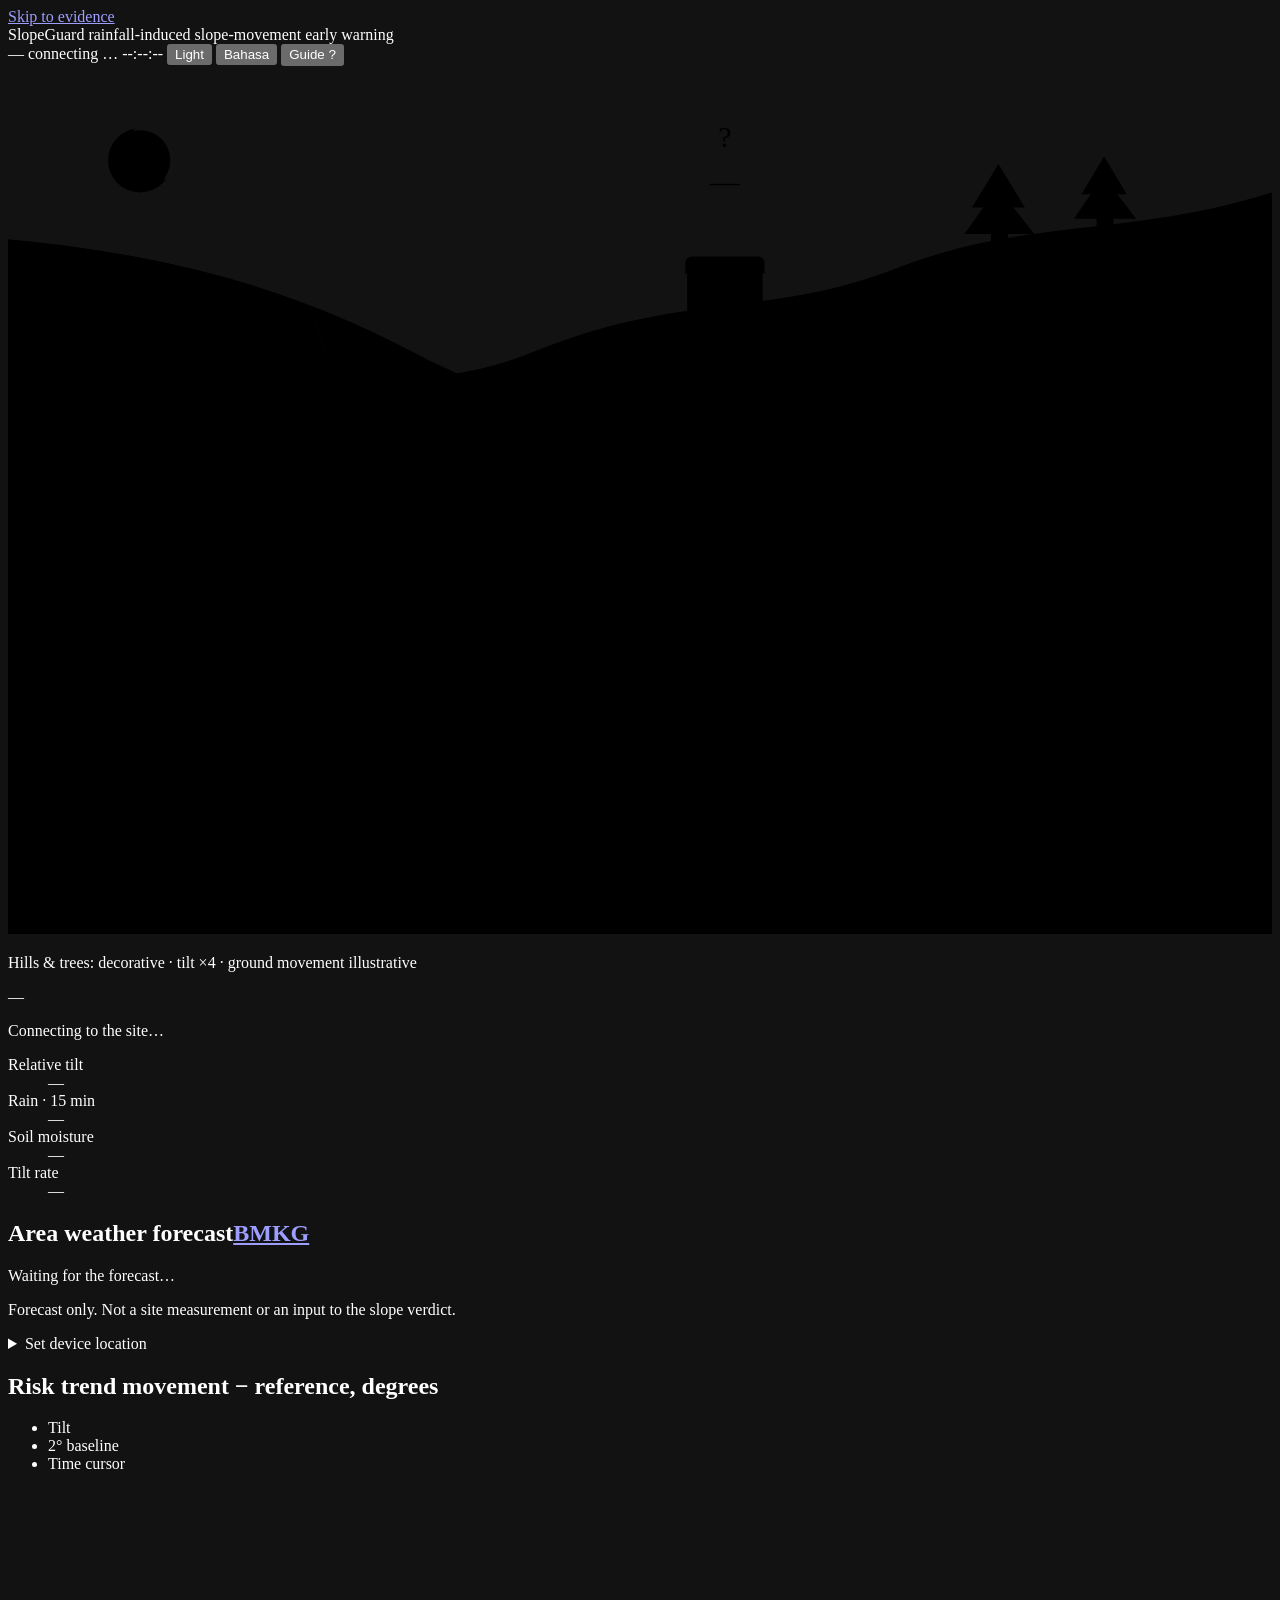
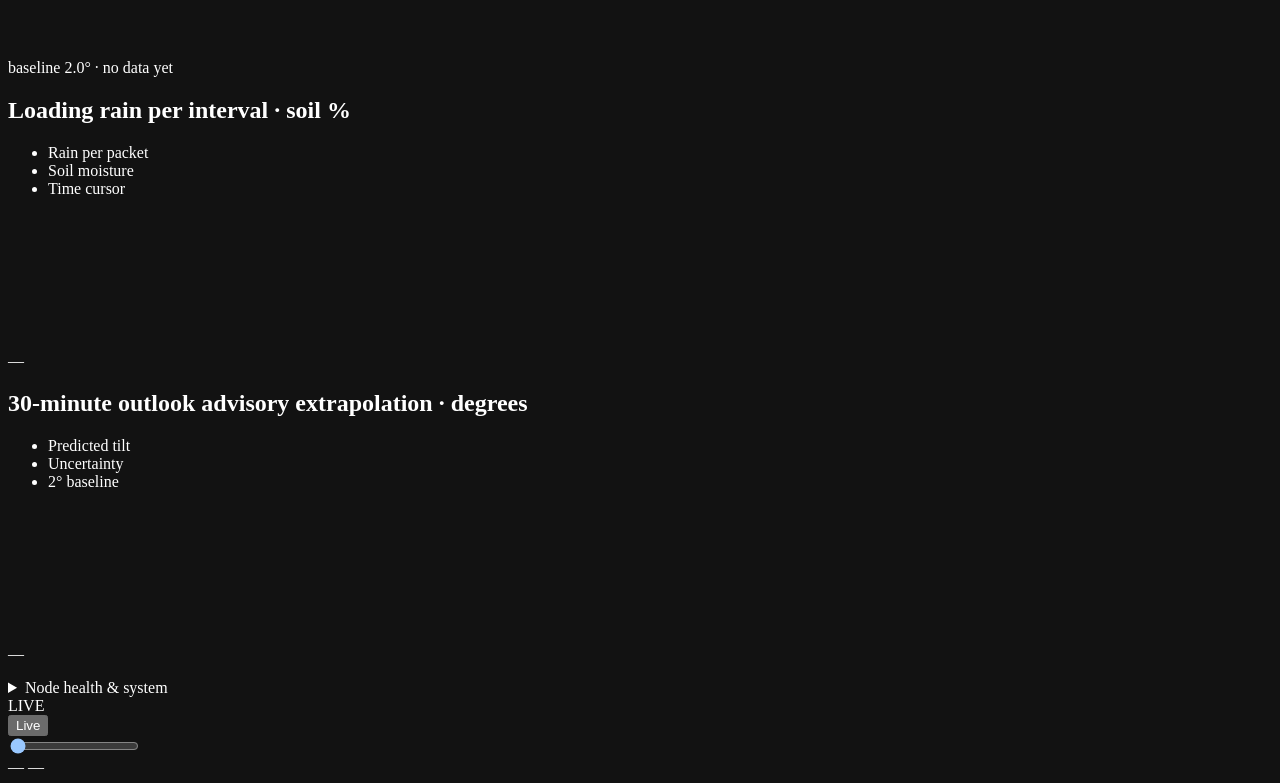
==== commit 08aede7d: "feat(web): add forecast, weather, and explanation panels Removes the demo link and demo copy from th" ====
--- a/web/index.html
+++ b/web/index.html
@@ -22,7 +22,6 @@
     <span id="site" class="chip mono">—</span>
     <span class="ingest" id="ingest"><i id="ingest-dot" class="dot" aria-hidden="true"></i><span id="ingest-text" data-i18n="ingest.wait">connecting …</span></span>
     <time id="clock" class="mono">--:--:--</time>
-    <a class="ghost-link" href="/demo.html" data-i18n="nav.demo">Demo</a>
     <button id="theme-btn" class="ghost" type="button">Light</button>
     <button id="lang-btn" class="ghost" type="button" title="Switch to Bahasa Indonesia">Bahasa</button>
     <button id="help-btn" class="ghost" aria-haspopup="dialog" data-i18n-title="help.open.title"><span data-i18n="help.shortcuts">Guide</span> <kbd>?</kbd></button>
@@ -32,83 +31,69 @@
 <main class="shell">
 
   <section class="scene" aria-labelledby="state-word">
-    <svg id="slope" viewBox="0 0 900 620" preserveAspectRatio="xMidYMid slice" role="img" aria-labelledby="slope-title slope-desc">
-      <title id="slope-title" data-i18n="svg.title">Site cross-section</title>
-      <desc id="slope-desc" data-i18n="svg.desc">A soil slope over bedrock. The movement node stands in the soil, the reference node on bedrock. Both masts tilt with their measured angle; rain and the water table follow the telemetry.</desc>
+    <svg id="slope" viewBox="230 140 670 460" preserveAspectRatio="xMidYMid meet" role="img" aria-labelledby="slope-title slope-desc" focusable="false" data-ground="unknown">
+      <title id="slope-title" data-i18n="svg.title">Slope monitoring</title>
+      <desc id="slope-desc" data-i18n="svg.desc">One sensor on a soil slope. Background hills, trees, sun or moon are decoration, not data. Relative tilt is exaggerated four times. Ground movement is schematic, not measured displacement or landslide detection.</desc>
       <defs>
-        <linearGradient id="sky" x1="0" y1="0" x2="0" y2="1">
-          <stop offset="0" stop-color="#1b1714"/>
-          <stop offset="1" stop-color="#13100e"/>
+        <linearGradient id="slope-soil" gradientUnits="userSpaceOnUse" x1="0" y1="230" x2="0" y2="620">
+          <stop offset="0" stop-color="#74553b"/>
+          <stop offset="1" stop-color="#443127"/>
         </linearGradient>
-        <linearGradient id="soil" x1="0" y1="0" x2="0" y2="1">
-          <stop offset="0" stop-color="#33261c"/>
-          <stop offset="1" stop-color="#241b15"/>
-        </linearGradient>
-        <pattern id="rock" width="26" height="26" patternUnits="userSpaceOnUse" patternTransform="rotate(24)">
-          <line x1="0" y1="0" x2="0" y2="26" stroke="#3b2f26" stroke-width="1"/>
-        </pattern>
-        <radialGradient id="glow" cx="0.5" cy="0.5" r="0.5">
-          <stop offset="0" stop-color="currentColor" stop-opacity="0.55"/>
-          <stop offset="1" stop-color="currentColor" stop-opacity="0"/>
-        </radialGradient>
+        <mask id="moon-cut">
+          <rect x="270" y="160" width="60" height="60" fill="#fff"/>
+          <circle cx="311" cy="183" r="17" fill="#000"/>
+        </mask>
       </defs>
 
-      <rect width="900" height="620" fill="url(#sky)"/>
-
-      <!-- distant ridge: terrain depth, not content -->
-      <path class="ridge" d="M0 252 C 180 214 330 246 470 216 C 610 186 780 214 900 196 L900 260 L0 300 Z" fill="#191511" opacity="0.9"/>
-      <path class="ridge-line" d="M0 252 C 180 214 330 246 470 216 C 610 186 780 214 900 196" fill="none" stroke="#2d241c" stroke-width="1"/>
-
-      <!-- slope body -->
-      <path d="M0 150 C 260 165 470 300 900 520 L900 620 L0 620 Z" fill="url(#soil)"/>
-      <path class="bedrock" d="M0 320 C 260 330 520 430 900 600 L900 620 L0 620 Z" fill="#1c1713"/>
-      <path d="M0 320 C 260 330 520 430 900 600 L900 620 L0 620 Z" fill="url(#rock)" opacity="0.7"/>
-      <path class="surface" d="M0 150 C 260 165 470 300 900 520" fill="none" stroke="#5a4635" stroke-width="2"/>
-
-      <!-- water table -->
-      <path id="water" class="water" d="M0 470 C 220 462 420 500 900 588" fill="none" stroke="#3f7e86" stroke-width="2.5" stroke-dasharray="1 7" stroke-linecap="round" opacity="0.9"/>
-      <text id="water-label" x="430" y="506" class="svg-label" text-anchor="middle" data-i18n="scene.water">water table</text>
-
-      <!-- rain -->
+      <g class="scenery" aria-hidden="true">
+        <path d="M230 332 C375 292 435 322 510 291 C585 260 634 273 699 248 C769 220 824 231 900 207 V620 H230 Z"/>
+        <path d="M751 250 V229 H737 L747 215 H741 L755 192 L769 215 H763 L774 229 H760 V250 Z M807 239 V221 H795 L804 208 H799 L811 188 L823 208 H818 L828 221 H816 V239 Z"/>
+      </g>
+      <g id="sun" class="sky sky-sun" aria-hidden="true">
+        <circle cx="300" cy="190" r="16"/>
+        <path class="sun-rays" d="M323 190 H331 M300 167 V159 M277 190 H269 M300 213 V221 M316.3 173.7 321.9 168.1 M316.3 206.3 321.9 211.9 M283.7 173.7 278.1 168.1 M283.7 206.3 278.1 211.9"/>
+      </g>
+      <g id="moon" class="sky sky-moon" aria-hidden="true" hidden>
+        <circle cx="300" cy="190" r="17" mask="url(#moon-cut)"/>
+      </g>
       <g id="rain" class="rain" aria-hidden="true"></g>
 
-      <!-- true level through the sensor heads -->
-      <line class="level" x1="0" y1="250" x2="900" y2="250" stroke="#b09a83" stroke-width="1" stroke-dasharray="3 6" opacity="0.55"/>
-      <text x="868" y="242" class="svg-label" text-anchor="end" data-i18n="scene.level">true level</text>
-
-      <!-- reference node on bedrock -->
-      <g id="mast-ref">
-        <rect x="132" y="298" width="38" height="14" rx="2" fill="#2c241d" stroke="#5a4635"/>
-        <g class="mast" id="ref-mast">
-          <line x1="151" y1="300" x2="151" y2="236" stroke="#b09a83" stroke-width="3"/>
-          <rect x="142" y="222" width="18" height="16" rx="2" fill="#13100e" stroke="#b09a83"/>
+      <path class="soil-fixed" d="M0 238 C160 218 296 230 390 267 C420 366 480 424 620 478 V620 H0 Z"/>
+      <path class="crest" d="M0 238 C160 218 296 230 390 267"/>
+
+      <!-- Soil mass and sensor share one transform: the foot cannot float away. -->
+      <g id="soil-moving">
+        <path class="soil-mass" d="M390 267 C435 284 476 309 530 338 C658 418 756 462 900 502 V620 H620 V478 C480 424 420 366 390 267 Z"/>
+        <path class="slope-surface" d="M390 267 C435 284 476 309 530 338 C658 418 756 462 900 502"/>
+        <path class="soil-crack" d="M413 278 l-6 15 l11 12 l-3 14 M457 299 l-5 13 l8 9"/>
+
+        <g id="mast-move" class="sensor sensor-move" transform="translate(610 385)">
+          <g class="sensor-parts">
+            <ellipse class="sensor-shadow" cx="5" cy="5" rx="30" ry="6"/>
+            <path class="sensor-anchor" d="M0 4 V34 M-5 23 H5 M-5 31 H5"/>
+            <path class="sensor-foot" d="M-24 -3 H22 L29 3 L19 8 H-21 L-29 3 Z"/>
+            <g class="mast" id="move-mast">
+              <path class="sensor-pole" d="M-3 0 V-111 H3 V0 Z"/>
+              <path class="sensor-shine" d="M-1 -5 V-107"/>
+              <path class="sensor-aerial" d="M12 -141 V-157"/>
+              <rect class="sensor-body" x="-20" y="-141" width="40" height="32" rx="4"/>
+              <path class="sensor-cap" d="M-21 -135 V-140 Q-21 -144 -17 -144 H17 Q21 -144 21 -140 V-135 Z"/>
+              <path class="sensor-seam" d="M-13 -115 H13"/>
+              <circle class="sensor-led" cx="-10" cy="-126" r="3"/>
+              <path class="sensor-vents" d="M1 -128 H12 M1 -123 H12"/>
+            </g>
+            <path class="plumb" d="M0 -161 V-16"/>
+            <path id="angle-arc" d=""/>
+            <path class="sensor-leader" d="M0 40 V50"/>
+          </g>
+          <text x="0" y="69" class="svg-label node-tag" text-anchor="middle" data-i18n="svg.movement">SLOPE SENSOR</text>
+          <text x="0" y="-178" class="svg-label angle-tag" text-anchor="middle" id="move-angle">—</text>
+          <text x="0" y="-202" class="svg-label sensor-question" text-anchor="middle" aria-hidden="true">?</text>
         </g>
-        <text x="151" y="330" class="svg-label" text-anchor="middle" data-i18n="svg.reference">REFERENCE</text>
-      </g>
-
-      <!-- movement node in the soil -->
-      <g id="mast-move">
-        <ellipse cx="600" cy="378" rx="26" ry="7" fill="#13100e" opacity="0.55"/>
-        <g class="mast" id="move-mast">
-          <line x1="600" y1="374" x2="600" y2="262" stroke="currentColor" stroke-width="3.5"/>
-          <rect x="589" y="246" width="22" height="18" rx="2" fill="#13100e" stroke="currentColor" stroke-width="1.5"/>
-          <circle id="move-led" cx="600" cy="255" r="3.4" fill="currentColor"/>
-          <circle id="move-glow" cx="600" cy="255" r="16" fill="url(#glow)" opacity="0.0"/>
-        </g>
-        <path id="angle-arc" d="" fill="none" stroke="#b09a83" stroke-width="1" opacity="0.6"/>
-        <text x="618" y="244" class="svg-label mono" id="move-angle">0.00°</text>
-        <text x="600" y="400" class="svg-label" text-anchor="middle" data-i18n="svg.movement">MOVEMENT</text>
-      </g>
-
-      <!-- displacement hint -->
-      <g id="ghost" opacity="0">
-        <path d="M600 262 C 660 262 700 300 720 340" fill="none" stroke="currentColor" stroke-width="1" stroke-dasharray="2 5"/>
-        <text x="654" y="332" class="svg-label" data-i18n="scene.travel">possible travel</text>
-      </g>
-
+      </g>
     </svg>
 
-    <p class="scene-note" data-i18n="scene.note">relative tilt drawn ×4 · dashed line is true level</p>
+    <p class="scene-note" data-i18n="scene.note">Hills &amp; trees: decorative · tilt ×4 · ground movement illustrative</p>
     <p id="stale" class="stale" role="status" hidden></p>
 
     <div class="verdict">
@@ -126,6 +111,34 @@
   </section>
 
   <aside class="rail">
+    <section class="block" id="weather" aria-labelledby="weather-title">
+      <h2><span id="weather-title" data-i18n="weather.title">Area weather forecast</span><a class="hsub" href="https://data.bmkg.go.id/prakiraan-cuaca/" aria-label="Badan Meteorologi, Klimatologi, dan Geofisika">BMKG</a></h2>
+      <p class="weather-note" id="weather-status" role="status" data-i18n="weather.loading">Waiting for the forecast…</p>
+      <table class="nodes weather-table" id="weather-table" aria-labelledby="weather-title" hidden>
+        <thead><tr>
+          <th scope="col" data-i18n="weather.time">Local time</th>
+          <th scope="col" data-i18n="weather.condition">Condition</th>
+          <th scope="col" data-i18n="weather.temp">Temp. (°C)</th>
+          <th scope="col" data-i18n="weather.humidity">Humidity (%)</th>
+        </tr></thead>
+        <tbody id="weather-rows"></tbody>
+      </table>
+      <p class="weather-note" id="weather-updated" hidden></p>
+      <p class="weather-note" data-i18n="weather.notice">Forecast only. Not a site measurement or an input to the slope verdict.</p>
+      <details class="site-config" id="site-config">
+        <summary data-i18n="weather.configure">Set device location</summary>
+        <form id="site-form">
+          <label for="site-adm4" data-i18n="weather.adm4">BMKG village or ward code</label>
+          <div class="site-row">
+            <input id="site-adm4" name="adm4" type="text" inputmode="numeric" autocomplete="off" spellcheck="false" placeholder="31.71.03.1001" aria-describedby="site-help site-msg" required>
+            <button type="submit" id="site-save" data-i18n="weather.save">Save</button>
+          </div>
+          <p class="weather-note" id="site-help" data-i18n="weather.adm4Help">Find the site's village code at data.bmkg.go.id.</p>
+          <p class="weather-note site-msg" id="site-msg" role="status"></p>
+        </form>
+      </details>
+    </section>
+
     <section class="block" id="evidence" tabindex="-1">
       <h2><span data-i18n="trend.title">Risk trend</span> <span class="hsub" data-i18n="trend.sub">movement − reference, degrees</span></h2>
       <ul class="chart-legend">
@@ -146,6 +159,24 @@
       </ul>
       <canvas id="chart-load" height="118" aria-label="Rainfall bars and soil moisture over time" data-i18n-aria="load.aria"></canvas>
       <p class="chart-note" id="load-note">—</p>
+    </section>
+
+    <section class="block" id="forecast">
+      <h2><span data-i18n="forecast.title">30-minute outlook</span> <span class="hsub" data-i18n="forecast.sub">advisory extrapolation · degrees</span></h2>
+      <ul class="chart-legend">
+        <li><i class="sw sw-tilt"></i><span data-i18n="legend.forecast">Predicted tilt</span></li>
+        <li><i class="sw sw-band"></i><span data-i18n="legend.band">Uncertainty</span></li>
+        <li><i class="sw sw-threshold"></i><span data-i18n="legend.baseline">2° baseline</span></li>
+      </ul>
+      <canvas id="chart-forecast" height="118" aria-label="Predicted relative tilt for the next 30 minutes with an uncertainty band" data-i18n-aria="forecast.aria"></canvas>
+      <p class="chart-note" id="forecast-note">—</p>
+    </section>
+
+    <section class="block" id="explain" aria-labelledby="explain-title" hidden>
+      <h2 id="explain-title" data-i18n="explain.title">Gemini explanation</h2>
+      <p id="explain-notice" data-i18n="explain.notice">On request, SlopeGuard sends the local rule status and reasons to Google. Gemini selects an eligible reason and returns reviewed, localized text—not a prediction, warning, or safety guidance.</p>
+      <button id="explain-btn" class="ghost" type="button" aria-describedby="explain-notice" data-i18n="explain.button" disabled>Generate explanation</button>
+      <p id="explain-output" role="status"></p>
     </section>
 
     <details class="more">
@@ -160,7 +191,7 @@
       <ul class="facts">
         <li><span data-i18n="facts.rule">Decision rule</span><b id="fact-rule">evidence baseline</b></li>
         <li><span data-i18n="facts.horizon">Horizon</span><b data-i18n="facts.horizon.value">30 min</b></li>
-        <li><span data-i18n="facts.model">ML model</span><b id="fact-model">not wired</b></li>
+        <li><span data-i18n="facts.model">AI forecast model</span><b id="fact-model">not wired</b></li>
         <li><span data-i18n="facts.ingest">Connection</span><b id="fact-ingest">—</b></li>
         <li><span data-i18n="facts.rejects">Rejected</span><b id="fact-rejects">—</b></li>
       </ul>
@@ -217,7 +248,7 @@
       <div><dt><kbd>?</kbd></dt><dd data-i18n="help.q">Open or close this panel</dd></div>
     </dl>
   </details>
-  <p class="help-note" data-i18n="help.note">This verdict comes from a simple rule, not a trained AI model. Demo recordings are not field results.</p>
+  <p class="help-note" data-i18n="help.note">This verdict comes from a simple rule, not a trained AI model. Synthetic recordings are not field results.</p>
   <button id="help-close" class="ghost" type="button" data-i18n="help.close">Close</button>
 </dialog>
 
